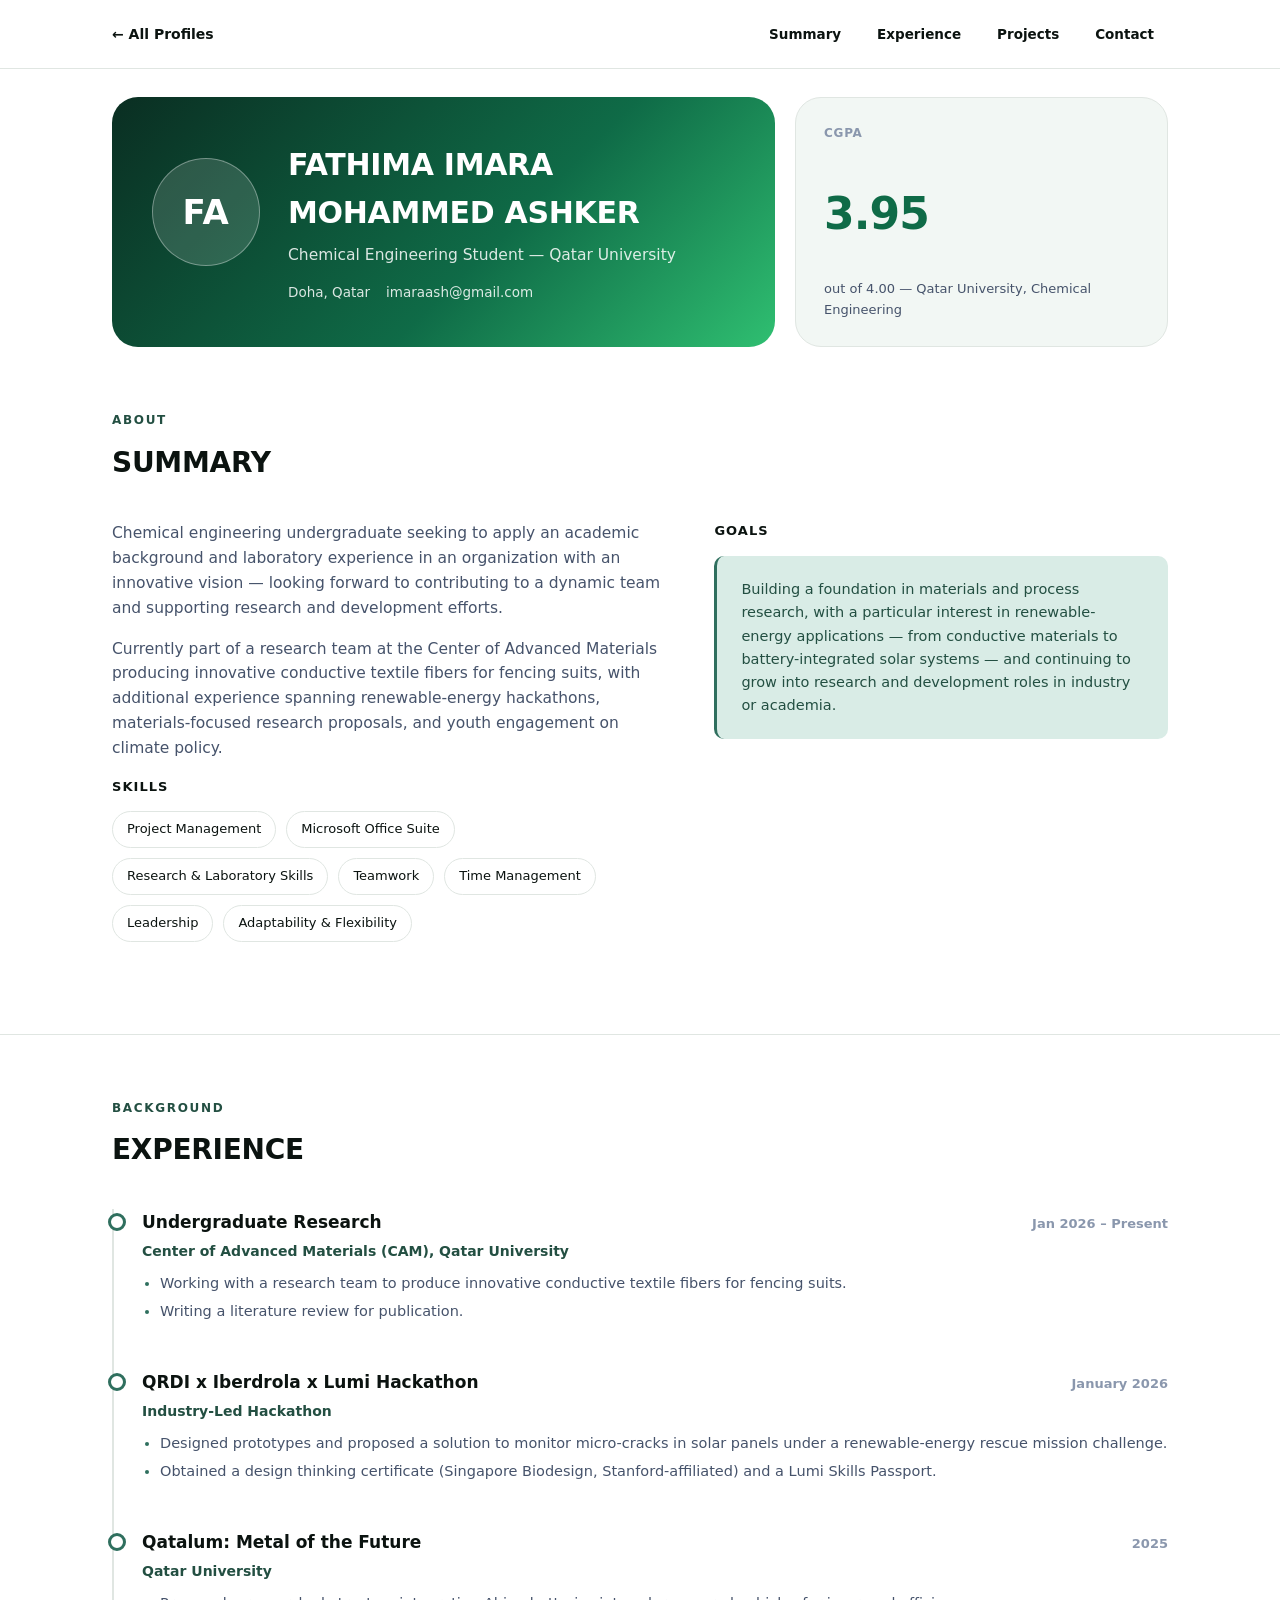
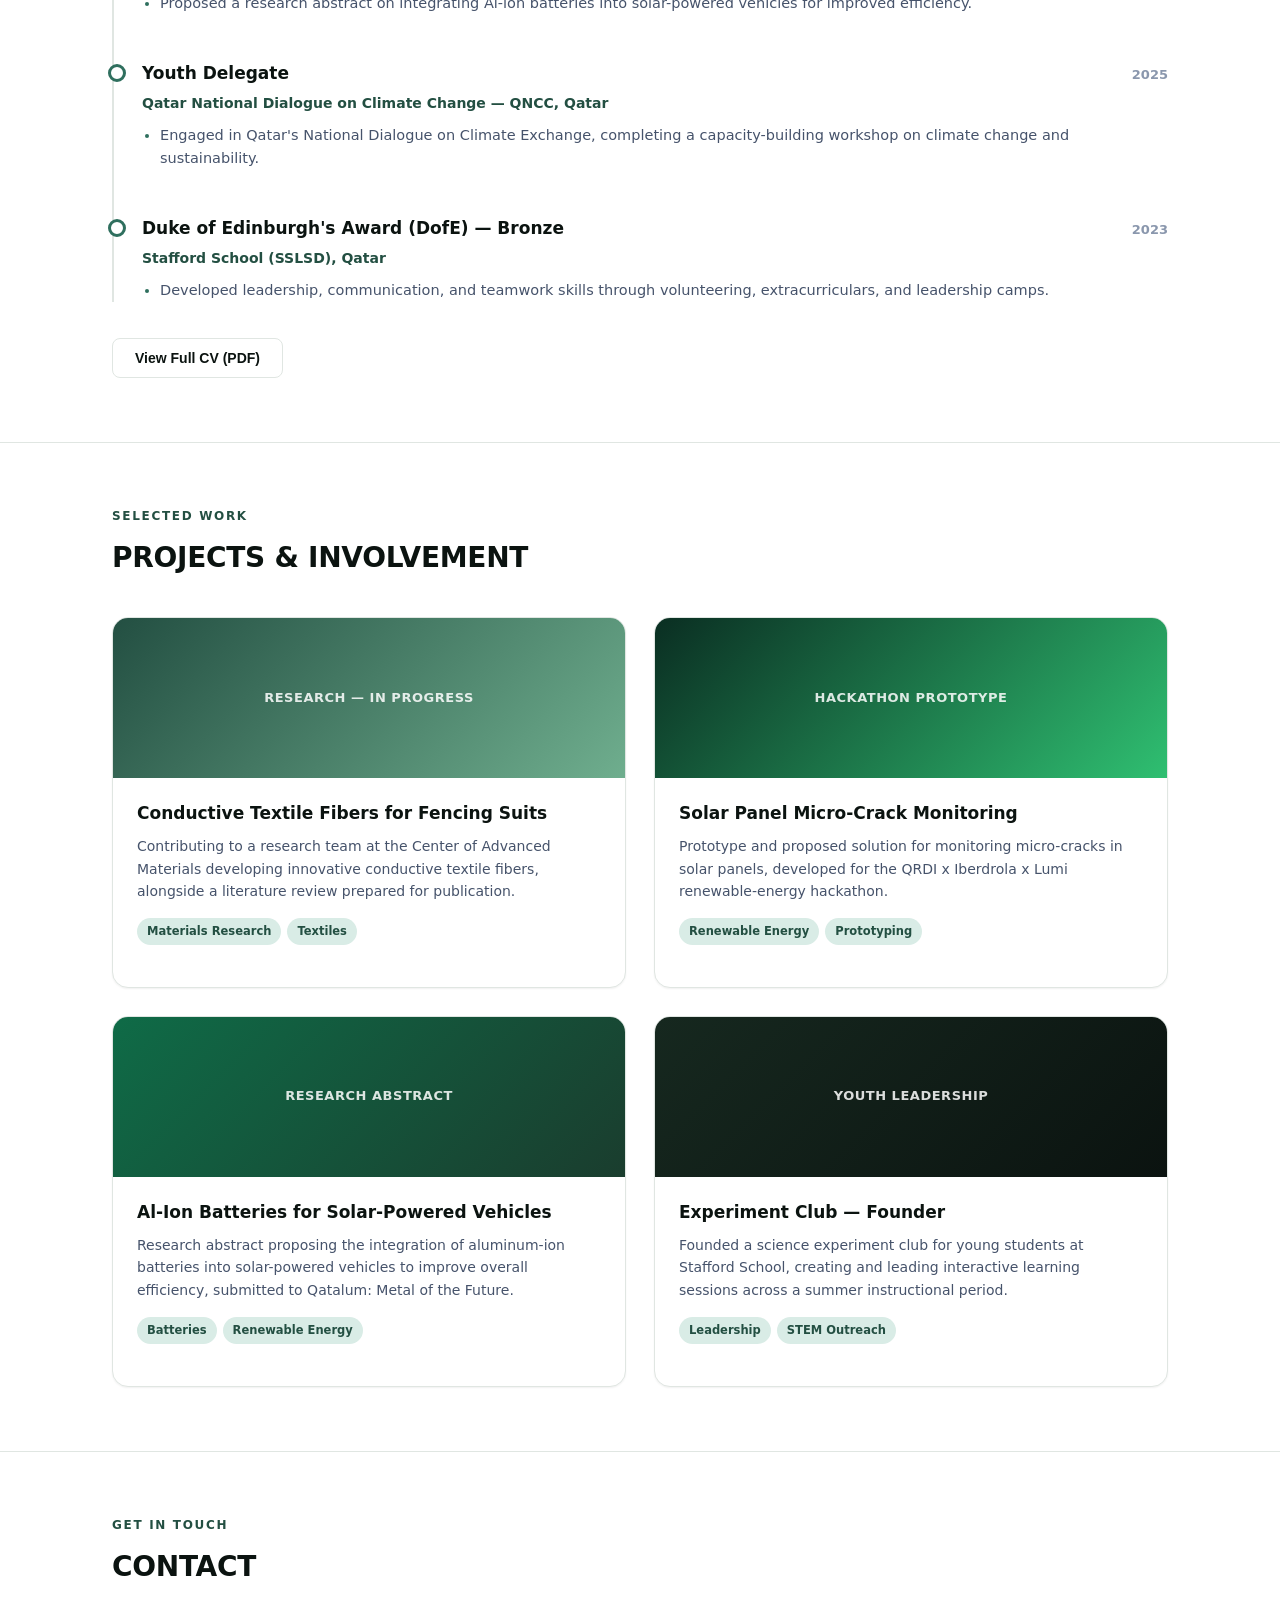
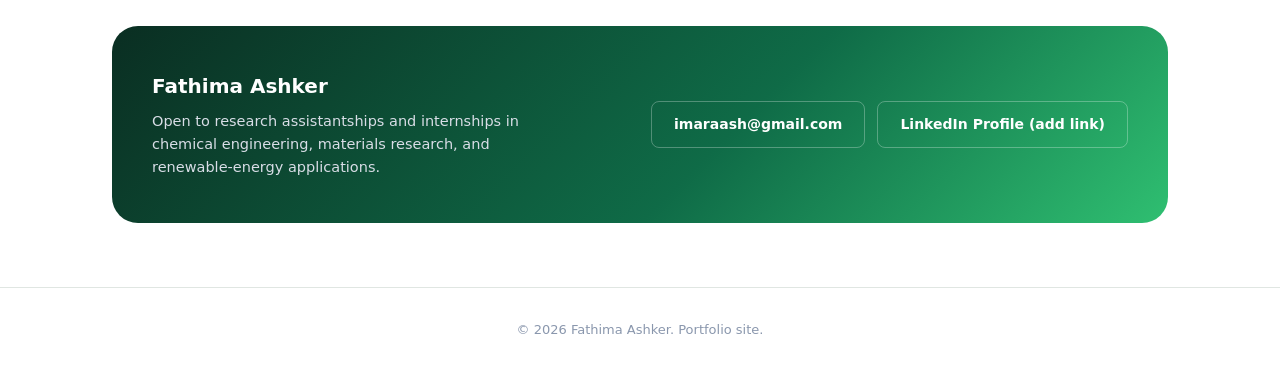
==== person2.html @ 74c93607 "https://github.com/sherboXX/portfolio-site.git" ====
<!DOCTYPE html>
<html lang="en">
<head>
<meta charset="UTF-8" />
<meta name="viewport" content="width=device-width, initial-scale=1.0" />
<title>Fathima Ashker — Chemical Engineering</title>
<link rel="stylesheet" href="style.css" />
</head>
<body>

<nav class="site-nav">
  <div class="container">
    <a href="index.html" class="back-link">&larr; All Profiles</a>
    <ul class="nav-links">
      <li><a href="#summary">Summary</a></li>
      <li><a href="#experience">Experience</a></li>
      <li><a href="#projects">Projects</a></li>
      <li><a href="#contact">Contact</a></li>
    </ul>
  </div>
</nav>

<header class="profile-header">
  <div class="container">
    <div class="header-main">
      <div class="avatar">FA</div>
      <div>
        <h1>Fathima Imara Mohammed Ashker</h1>
        <div class="role">Chemical Engineering Student — Qatar University</div>
        <div class="meta">
          <span>Doha, Qatar</span>
          <span>imaraash@gmail.com</span>
        </div>
      </div>
    </div>
    <div class="header-stat">
      <span class="label">CGPA</span>
      <span class="big">3.95</span>
      <span class="desc">out of 4.00 — Qatar University, Chemical Engineering</span>
    </div>
  </div>
</header>

<main>

  <section class="block" id="summary">
    <div class="container">
      <div class="section-label">About</div>
      <h2 class="section-title">Summary</h2>
      <div class="summary-grid">
        <div>
          <p>Chemical engineering undergraduate seeking to apply an academic background and
             laboratory experience in an organization with an innovative vision — looking forward
             to contributing to a dynamic team and supporting research and development efforts.</p>
          <p>Currently part of a research team at the Center of Advanced Materials producing
             innovative conductive textile fibers for fencing suits, with additional experience
             spanning renewable-energy hackathons, materials-focused research proposals, and
             youth engagement on climate policy.</p>
          <h3>Skills</h3>
          <div class="skill-tags">
            <span class="skill-tag">Project Management</span>
            <span class="skill-tag">Microsoft Office Suite</span>
            <span class="skill-tag">Research &amp; Laboratory Skills</span>
            <span class="skill-tag">Teamwork</span>
            <span class="skill-tag">Time Management</span>
            <span class="skill-tag">Leadership</span>
            <span class="skill-tag">Adaptability &amp; Flexibility</span>
          </div>
        </div>
        <div>
          <h3>Goals</h3>
          <div class="goals-box">
            <p>Building a foundation in materials and process research, with a particular interest
               in renewable-energy applications — from conductive materials to battery-integrated
               solar systems — and continuing to grow into research and development roles in
               industry or academia.</p>
          </div>
        </div>
      </div>
    </div>
  </section>

  <section class="block" id="experience">
    <div class="container">
      <div class="section-label">Background</div>
      <h2 class="section-title">Experience</h2>

      <div class="timeline">

        <div class="timeline-item">
          <div class="item-top">
            <h3>Undergraduate Research</h3>
            <span class="dates">Jan 2026 – Present</span>
          </div>
          <div class="org">Center of Advanced Materials (CAM), Qatar University</div>
          <ul>
            <li>Working with a research team to produce innovative conductive textile fibers for fencing suits.</li>
            <li>Writing a literature review for publication.</li>
          </ul>
        </div>

        <div class="timeline-item">
          <div class="item-top">
            <h3>QRDI x Iberdrola x Lumi Hackathon</h3>
            <span class="dates">January 2026</span>
          </div>
          <div class="org">Industry-Led Hackathon</div>
          <ul>
            <li>Designed prototypes and proposed a solution to monitor micro-cracks in solar panels under a renewable-energy rescue mission challenge.</li>
            <li>Obtained a design thinking certificate (Singapore Biodesign, Stanford-affiliated) and a Lumi Skills Passport.</li>
          </ul>
        </div>

        <div class="timeline-item">
          <div class="item-top">
            <h3>Qatalum: Metal of the Future</h3>
            <span class="dates">2025</span>
          </div>
          <div class="org">Qatar University</div>
          <ul>
            <li>Proposed a research abstract on integrating Al-ion batteries into solar-powered vehicles for improved efficiency.</li>
          </ul>
        </div>

        <div class="timeline-item">
          <div class="item-top">
            <h3>Youth Delegate</h3>
            <span class="dates">2025</span>
          </div>
          <div class="org">Qatar National Dialogue on Climate Change — QNCC, Qatar</div>
          <ul>
            <li>Engaged in Qatar's National Dialogue on Climate Exchange, completing a capacity-building workshop on climate change and sustainability.</li>
          </ul>
        </div>

        <div class="timeline-item">
          <div class="item-top">
            <h3>Duke of Edinburgh's Award (DofE) — Bronze</h3>
            <span class="dates">2023</span>
          </div>
          <div class="org">Stafford School (SSLSD), Qatar</div>
          <ul>
            <li>Developed leadership, communication, and teamwork skills through volunteering, extracurriculars, and leadership camps.</li>
          </ul>
        </div>

      </div>

      <div class="resume-cta">
        <button type="button" class="btn btn-outline doc-trigger"
                onclick="openDocViewer('fathima-ashker-cv', 'Fathima Ashker — CV')">
          View Full CV (PDF)
        </button>
      </div>
    </div>
  </section>

  <section class="block" id="projects">
    <div class="container">
      <div class="section-label">Selected Work</div>
      <h2 class="section-title">Projects &amp; Involvement</h2>

      <div class="project-grid">

        <div class="project-card">
          <div class="project-thumb grad-2">Research — In Progress</div>
          <div class="project-body">
            <h3>Conductive Textile Fibers for Fencing Suits</h3>
            <p>Contributing to a research team at the Center of Advanced Materials developing
               innovative conductive textile fibers, alongside a literature review prepared
               for publication.</p>
            <div class="project-tags">
              <span>Materials Research</span>
              <span>Textiles</span>
            </div>
          </div>
        </div>

        <div class="project-card">
          <div class="project-thumb grad-1">Hackathon Prototype</div>
          <div class="project-body">
            <h3>Solar Panel Micro-Crack Monitoring</h3>
            <p>Prototype and proposed solution for monitoring micro-cracks in solar panels,
               developed for the QRDI x Iberdrola x Lumi renewable-energy hackathon.</p>
            <div class="project-tags">
              <span>Renewable Energy</span>
              <span>Prototyping</span>
            </div>
          </div>
        </div>

        <div class="project-card">
          <div class="project-thumb grad-3">Research Abstract</div>
          <div class="project-body">
            <h3>Al-Ion Batteries for Solar-Powered Vehicles</h3>
            <p>Research abstract proposing the integration of aluminum-ion batteries into
               solar-powered vehicles to improve overall efficiency, submitted to Qatalum:
               Metal of the Future.</p>
            <div class="project-tags">
              <span>Batteries</span>
              <span>Renewable Energy</span>
            </div>
          </div>
        </div>

        <div class="project-card">
          <div class="project-thumb grad-4">Youth Leadership</div>
          <div class="project-body">
            <h3>Experiment Club — Founder</h3>
            <p>Founded a science experiment club for young students at Stafford School, creating
               and leading interactive learning sessions across a summer instructional period.</p>
            <div class="project-tags">
              <span>Leadership</span>
              <span>STEM Outreach</span>
            </div>
          </div>
        </div>

      </div>
    </div>
  </section>

  <section class="block" id="contact">
    <div class="container">
      <div class="section-label">Get in Touch</div>
      <h2 class="section-title">Contact</h2>
      <div class="contact-card">
        <div>
          <h3>Fathima Ashker</h3>
          <p>Open to research assistantships and internships in chemical engineering, materials
             research, and renewable-energy applications.</p>
        </div>
        <div class="contact-links">
          <a class="btn btn-outline" href="mailto:imaraash@gmail.com">imaraash@gmail.com</a>
          <a class="btn btn-outline" href="#" onclick="return false;">LinkedIn Profile (add link)</a>
        </div>
      </div>
    </div>
  </section>

</main>

<footer class="site-footer">
  &copy; 2026 Fathima Ashker. Portfolio site.
</footer>

<!-- View-only document viewer -->
<div class="viewer-overlay" id="viewer-overlay">
  <div class="viewer-panel">
    <div class="viewer-topbar">
      <div>
        <div class="viewer-title" id="viewer-title">Document</div>
        <div class="viewer-note">View only — downloading and printing are disabled</div>
      </div>
      <button class="viewer-close" id="viewer-close" aria-label="Close">&times;</button>
    </div>
    <div class="viewer-body" id="viewer-body">
      <div class="viewer-loading">Loading document…</div>
    </div>
    <div class="viewer-pagenav">
      <button id="viewer-prev">Previous</button>
      <span id="viewer-page-indicator">Page 1 of 1</span>
      <button id="viewer-next">Next</button>
    </div>
  </div>
</div>

<script src="pdf-data.js"></script>
<script src="viewer.js"></script>
</body>
</html>
---- style.css ----
/* =========================================================
   Portfolio Site — Shared Stylesheet
   Professional, minimal, no decorative clutter.
   ========================================================= */

:root {
  --navy-950: #0b1220;
  --navy-900: #0f1729;
  --navy-800: #16213a;
  --navy-700: #1e2c4a;
  --slate-600: #46536b;
  --slate-400: #8a97ad;
  --slate-200: #d8dde6;
  --paper: #ffffff;
  --paper-alt: #f2f7f4;
  --ink: #0b1310;
  --white: #ffffff;
  --accent: #2f6f5e;
  --accent-light: #d9ece6;
  --accent-dark: #234f42;
  --gold: #a97d2f;
  --gold-light: #f7ecd8;
  --gold-dark: #7c5b1f;
  --border: #e0e6e2;
  /* Bento hero gradient — deep forest to vivid emerald */
  --g1: #0a2e22;
  --g2: #0f6b47;
  --g3: #2fbf71;
  --grad-hero: linear-gradient(135deg, var(--g1) 0%, var(--g2) 58%, var(--g3) 100%);
  --shadow-sm: 0 1px 2px rgba(11, 19, 16, 0.06);
  --shadow-md: 0 8px 24px rgba(11, 19, 16, 0.08);
  --shadow-lg: 0 20px 48px rgba(11, 19, 16, 0.14);
  --radius: 10px;
  --radius-lg: 16px;
  --radius-xl: 26px;
  --max-width: 1120px;
  --font: "Inter", "Segoe UI", system-ui, -apple-system, Roboto, Helvetica, Arial, sans-serif;
}

* {
  box-sizing: border-box;
}

html {
  scroll-behavior: smooth;
}

body {
  margin: 0;
  font-family: var(--font);
  color: var(--ink);
  background: var(--paper);
  line-height: 1.6;
  -webkit-font-smoothing: antialiased;
}

img {
  max-width: 100%;
  display: block;
}

a {
  color: inherit;
  text-decoration: none;
}

.container {
  max-width: var(--max-width);
  margin: 0 auto;
  padding: 0 32px;
}

/* ---------- Top Navigation ---------- */

.site-nav {
  position: sticky;
  top: 0;
  z-index: 40;
  background: rgba(255, 255, 255, 0.92);
  backdrop-filter: saturate(140%) blur(8px);
  border-bottom: 1px solid var(--border);
}

.site-nav .container {
  display: flex;
  align-items: center;
  justify-content: space-between;
  height: 68px;
}

.site-nav .brand {
  color: var(--ink);
  font-weight: 800;
  font-size: 16px;
  letter-spacing: 0.01em;
  display: inline-flex;
  align-items: center;
  gap: 10px;
}

.site-nav .brand::before {
  content: "";
  width: 10px;
  height: 10px;
  border-radius: 3px;
  background: var(--grad-hero);
  display: inline-block;
}

.site-nav .brand span {
  color: var(--slate-400);
  font-weight: 500;
}

.site-nav .nav-links {
  display: flex;
  gap: 8px;
  list-style: none;
  margin: 0;
  padding: 0;
}

.site-nav .nav-links a {
  color: var(--ink);
  font-size: 13.5px;
  font-weight: 600;
  padding: 8px 14px;
  border-radius: 100px;
  transition: background 0.15s ease, color 0.15s ease;
}

.site-nav .nav-links a:hover {
  background: var(--accent-light);
  color: var(--accent-dark);
}

.site-nav .back-link {
  color: var(--ink);
  font-size: 14px;
  font-weight: 700;
  display: inline-flex;
  align-items: center;
  gap: 6px;
}

.site-nav .back-link:hover {
  color: var(--accent-dark);
}

/* ---------- Landing Page: Bento Grid ---------- */

.bento-wrap {
  max-width: var(--max-width);
  margin: 0 auto;
  padding: 28px 32px 96px;
}

.bento-eyebrow {
  text-transform: uppercase;
  letter-spacing: 0.16em;
  font-size: 12px;
  font-weight: 700;
  color: var(--accent-dark);
  margin-bottom: 14px;
}

.bento-grid {
  display: grid;
  grid-template-columns: 1.2fr 0.85fr 0.85fr 0.85fr;
  grid-template-rows: repeat(2, minmax(220px, auto));
  gap: 20px;
}

@media (max-width: 980px) {
  .bento-grid {
    grid-template-columns: 1fr 1fr;
    grid-template-rows: auto;
  }
}

@media (max-width: 600px) {
  .bento-grid {
    grid-template-columns: 1fr;
  }
}

.bento-tile {
  border-radius: var(--radius-xl);
  padding: 28px 26px;
  display: flex;
  flex-direction: column;
  position: relative;
  overflow: hidden;
  transition: transform 0.2s ease, box-shadow 0.2s ease;
}

.bento-tile.is-link {
  cursor: pointer;
}

.bento-tile.is-link:hover {
  transform: translateY(-3px);
  box-shadow: var(--shadow-lg);
}

.bento-headline {
  grid-row: 1 / 3;
  background: var(--paper-alt);
  border: 1px solid var(--border);
  justify-content: space-between;
  padding: 40px 34px;
}

.bento-headline .eyebrow-pill {
  display: inline-flex;
  align-items: center;
  gap: 8px;
  align-self: flex-start;
  background: var(--white);
  border: 1px solid var(--border);
  color: var(--accent-dark);
  font-size: 12px;
  font-weight: 700;
  padding: 7px 14px;
  border-radius: 100px;
  margin-bottom: 26px;
}

.bento-headline .eyebrow-pill::before {
  content: "";
  width: 7px;
  height: 7px;
  border-radius: 50%;
  background: var(--g3);
}

.bento-headline h1 {
  font-size: 46px;
  line-height: 1.04;
  font-weight: 800;
  letter-spacing: -0.02em;
  color: var(--ink);
  text-transform: uppercase;
  margin: 0 0 20px;
}

.bento-headline p {
  color: var(--slate-600);
  font-size: 15.5px;
  max-width: 380px;
  margin: 0 0 28px;
}

.bento-rating {
  display: flex;
  align-items: center;
  gap: 16px;
  border: 1px solid var(--border);
  border-radius: var(--radius);
  padding: 14px 18px;
  margin-top: auto;
}

.bento-rating .num {
  font-size: 22px;
  font-weight: 800;
  color: var(--ink);
}

.bento-rating .sub {
  font-size: 13px;
  color: var(--slate-600);
}

.bento-category {
  background: var(--grad-hero);
  color: var(--white);
  justify-content: space-between;
}

.bento-category .idx {
  font-size: 13px;
  font-weight: 700;
  color: rgba(255, 255, 255, 0.75);
  margin-bottom: 18px;
}

.bento-category h3 {
  font-size: 22px;
  font-weight: 800;
  line-height: 1.15;
  text-transform: uppercase;
  margin: 0 0 auto;
}

.bento-category .desc {
  font-size: 13.5px;
  color: rgba(255, 255, 255, 0.82);
  margin-top: 22px;
}

.bento-portrait {
  background: var(--navy-950);
  color: var(--white);
  justify-content: flex-end;
  padding: 0;
}

.bento-portrait .portrait-avatar {
  flex: 1;
  display: flex;
  align-items: center;
  justify-content: center;
  font-size: 64px;
  font-weight: 800;
  color: rgba(255, 255, 255, 0.92);
  background:
    radial-gradient(circle at 30% 20%, rgba(47, 191, 113, 0.35), transparent 55%),
    linear-gradient(160deg, #16281f 0%, #0b1310 100%);
}

.bento-portrait .portrait-caption {
  padding: 18px 20px 20px;
  background: rgba(0, 0, 0, 0.25);
}

.bento-portrait .portrait-caption strong {
  display: block;
  font-size: 15px;
  font-weight: 700;
}

.bento-portrait .portrait-caption span {
  font-size: 12.5px;
  color: rgba(255, 255, 255, 0.7);
}

.bento-facts {
  background: var(--white);
  border: 1px solid var(--border);
  justify-content: space-between;
}

.bento-facts .label {
  font-size: 12px;
  font-weight: 700;
  text-transform: uppercase;
  letter-spacing: 0.06em;
  color: var(--slate-400);
}

.bento-facts .big {
  font-size: 46px;
  font-weight: 800;
  color: var(--g2);
  letter-spacing: -0.02em;
  margin-top: auto;
}

.bento-facts .desc {
  font-size: 13.5px;
  color: var(--slate-600);
  margin-top: 6px;
}

.bento-discuss {
  background: var(--paper-alt);
  border: 1px solid var(--border);
  justify-content: space-between;
}

.bento-discuss h3 {
  font-size: 19px;
  font-weight: 800;
  color: var(--ink);
  margin: 0 0 10px;
}

.bento-discuss p {
  font-size: 13.5px;
  color: var(--slate-600);
  margin: 0;
}

.bento-discuss .btn {
  margin-top: 22px;
  align-self: flex-start;
}

.avatar {
  width: 96px;
  height: 96px;
  border-radius: 50%;
  margin: 0 auto 20px;
  display: flex;
  align-items: center;
  justify-content: center;
  font-size: 30px;
  font-weight: 700;
  color: var(--white);
  background: linear-gradient(135deg, var(--accent) 0%, var(--accent-dark) 100%);
  letter-spacing: 0.02em;
}

.profile-card h2 {
  font-size: 21px;
  margin: 0 0 4px;
  font-weight: 700;
}

.profile-card .role {
  color: var(--slate-600);
  font-size: 14px;
  margin-bottom: 18px;
}

.profile-card .blurb {
  color: var(--slate-600);
  font-size: 14px;
  margin-bottom: 26px;
}

.btn {
  display: inline-flex;
  align-items: center;
  justify-content: center;
  gap: 8px;
  padding: 11px 22px;
  border-radius: 8px;
  font-size: 14px;
  font-weight: 600;
  cursor: pointer;
  border: 1px solid transparent;
  transition: background 0.15s ease, color 0.15s ease, border-color 0.15s ease;
}

.btn-primary {
  background: var(--ink);
  color: var(--white);
}

.btn-primary:hover {
  background: var(--accent-dark);
}

.btn-outline {
  background: transparent;
  color: var(--ink);
  border-color: var(--border);
}

.btn-outline:hover {
  border-color: var(--ink);
}

.btn-sm {
  padding: 8px 16px;
  font-size: 13px;
}

.landing-footer {
  text-align: center;
  padding: 28px 0 40px;
  color: var(--slate-400);
  font-size: 13px;
}

/* ---------- Profile Page Header: Bento Style ---------- */

.profile-header {
  padding: 28px 0 0;
}

.profile-header .container {
  display: grid;
  grid-template-columns: 1.6fr 0.9fr;
  gap: 20px;
}

@media (max-width: 780px) {
  .profile-header .container {
    grid-template-columns: 1fr;
  }
}

.profile-header .header-main {
  background: var(--grad-hero);
  color: var(--white);
  border-radius: var(--radius-xl);
  padding: 44px 40px;
  display: flex;
  align-items: center;
  gap: 28px;
}

.profile-header .avatar {
  width: 108px;
  height: 108px;
  font-size: 34px;
  flex-shrink: 0;
  background: rgba(255, 255, 255, 0.14);
  border: 1px solid rgba(255, 255, 255, 0.35);
  box-shadow: none;
}

.profile-header h1 {
  font-size: 30px;
  font-weight: 800;
  margin: 0 0 6px;
  letter-spacing: -0.01em;
  text-transform: uppercase;
}

.profile-header .role {
  font-size: 15.5px;
  color: rgba(255, 255, 255, 0.85);
  font-weight: 500;
  margin-bottom: 14px;
}

.profile-header .meta {
  display: flex;
  flex-wrap: wrap;
  gap: 16px;
  color: rgba(255, 255, 255, 0.85);
  font-size: 13.5px;
}

.profile-header .meta span {
  display: inline-flex;
  align-items: center;
  gap: 6px;
}

.profile-header .header-stat {
  background: var(--paper-alt);
  border: 1px solid var(--border);
  border-radius: var(--radius-xl);
  padding: 26px 28px;
  display: flex;
  flex-direction: column;
  justify-content: space-between;
}

.profile-header .header-stat .label {
  font-size: 12px;
  font-weight: 700;
  text-transform: uppercase;
  letter-spacing: 0.06em;
  color: var(--slate-400);
}

.profile-header .header-stat .big {
  font-size: 44px;
  font-weight: 800;
  color: var(--g2);
  letter-spacing: -0.02em;
  margin: 10px 0 4px;
}

.profile-header .header-stat .desc {
  font-size: 13px;
  color: var(--slate-600);
}

@media (max-width: 640px) {
  .profile-header .header-main {
    flex-direction: column;
    text-align: center;
  }
  .profile-header .meta {
    justify-content: center;
  }
}

/* ---------- Sections ---------- */

section.block {
  padding: 64px 0;
  border-bottom: 1px solid var(--border);
}

section.block:last-of-type {
  border-bottom: none;
}

.section-label {
  text-transform: uppercase;
  letter-spacing: 0.14em;
  font-size: 12px;
  font-weight: 700;
  color: var(--accent-dark);
  margin-bottom: 10px;
}

.section-title {
  font-size: 28px;
  font-weight: 800;
  margin: 0 0 36px;
  color: var(--ink);
  text-transform: uppercase;
  letter-spacing: -0.01em;
}

/* Summary */

.summary-grid {
  display: grid;
  grid-template-columns: 1.1fr 0.9fr;
  gap: 48px;
}

@media (max-width: 720px) {
  .summary-grid {
    grid-template-columns: 1fr;
  }
}

.summary-grid p {
  color: var(--slate-600);
  font-size: 15.5px;
  margin: 0 0 16px;
}

.summary-grid h3 {
  font-size: 13px;
  text-transform: uppercase;
  letter-spacing: 0.08em;
  color: var(--ink);
  margin: 0 0 14px;
}

.skill-tags {
  display: flex;
  flex-wrap: wrap;
  gap: 10px;
  margin-bottom: 28px;
}

.skill-tag {
  background: var(--white);
  border: 1px solid var(--border);
  color: var(--ink);
  font-size: 13px;
  font-weight: 500;
  padding: 7px 14px;
  border-radius: 100px;
}

.goals-box {
  background: var(--accent-light);
  border-radius: var(--radius);
  padding: 22px 24px;
  border-left: 3px solid var(--accent);
}

.goals-box p {
  color: var(--accent-dark);
  margin: 0;
  font-size: 14.5px;
}

/* Experience */

.timeline {
  position: relative;
  padding-left: 28px;
  border-left: 2px solid var(--border);
}

.timeline-item {
  position: relative;
  padding-bottom: 40px;
}

.timeline-item:last-child {
  padding-bottom: 0;
}

.timeline-item::before {
  content: "";
  position: absolute;
  left: -34px;
  top: 4px;
  width: 12px;
  height: 12px;
  border-radius: 50%;
  background: var(--white);
  border: 3px solid var(--accent);
}

.timeline-item .item-top {
  display: flex;
  justify-content: space-between;
  align-items: baseline;
  flex-wrap: wrap;
  gap: 8px;
  margin-bottom: 4px;
}

.timeline-item h3 {
  font-size: 17px;
  font-weight: 700;
  margin: 0;
  color: var(--ink);
}

.timeline-item .dates {
  font-size: 13px;
  color: var(--slate-400);
  font-weight: 600;
  white-space: nowrap;
}

.timeline-item .org {
  font-size: 14px;
  color: var(--accent-dark);
  font-weight: 600;
  margin-bottom: 10px;
}

.timeline-item ul {
  margin: 0;
  padding-left: 18px;
  color: var(--slate-600);
  font-size: 14.5px;
}

.timeline-item li {
  margin-bottom: 5px;
}

.timeline-item li::marker {
  color: var(--accent);
}

.resume-cta {
  margin-top: 36px;
}

.timeline-actions {
  margin-top: 12px;
  display: flex;
  gap: 10px;
  flex-wrap: wrap;
}

.cert-list {
  margin: 0;
  padding-left: 18px;
  color: var(--slate-600);
  font-size: 14.5px;
}

.cert-list li {
  margin-bottom: 8px;
}

.cert-list li::marker {
  color: var(--accent);
}

/* Flagship achievement highlight */
.timeline-item.flagship {
  background: var(--gold-light);
  border: 1px solid #ecdcb6;
  border-radius: var(--radius);
  padding: 22px 24px 26px;
  margin-bottom: 8px;
}

.timeline-item.flagship::before {
  border-color: var(--gold);
  background: var(--gold-light);
}

.timeline-item.flagship .org {
  color: var(--gold-dark);
}

.timeline-item.flagship li::marker {
  color: var(--gold);
}

.flagship-badge {
  display: inline-block;
  font-size: 12px;
  font-weight: 700;
  letter-spacing: 0.03em;
  text-transform: uppercase;
  color: var(--gold-dark);
  background: #fff;
  border: 1px solid var(--gold);
  padding: 4px 10px;
  border-radius: 100px;
  margin-bottom: 10px;
}

.timeline-item.flagship .btn-outline {
  border-color: var(--gold);
  color: var(--gold-dark);
}

.timeline-item.flagship .btn-outline:hover {
  background: var(--gold);
  border-color: var(--gold);
  color: var(--white);
}

/* Projects */

.project-grid {
  display: grid;
  grid-template-columns: repeat(2, 1fr);
  gap: 28px;
}

@media (max-width: 720px) {
  .project-grid {
    grid-template-columns: 1fr;
  }
}

.project-card {
  background: var(--white);
  border: 1px solid var(--border);
  border-radius: var(--radius-lg);
  overflow: hidden;
  box-shadow: var(--shadow-sm);
  transition: box-shadow 0.2s ease, transform 0.2s ease;
}

.project-card:hover {
  box-shadow: var(--shadow-md);
  transform: translateY(-2px);
}

.project-thumb {
  height: 160px;
  display: flex;
  align-items: center;
  justify-content: center;
  color: rgba(255, 255, 255, 0.85);
  font-size: 13px;
  font-weight: 600;
  letter-spacing: 0.04em;
  text-transform: uppercase;
}

.project-thumb.grad-1 { background: linear-gradient(135deg, #0a2e22, #2fbf71); }
.project-thumb.grad-2 { background: linear-gradient(135deg, #234f42, #6fae8e); }
.project-thumb.grad-3 { background: linear-gradient(135deg, #0f6b47, #1a3d2e); }
.project-thumb.grad-4 { background: linear-gradient(135deg, #16281f, #0b1310); }

.project-body {
  padding: 22px 24px 24px;
}

.project-body h3 {
  font-size: 17px;
  margin: 0 0 8px;
  font-weight: 700;
  color: var(--ink);
}

.project-body p {
  font-size: 14px;
  color: var(--slate-600);
  margin: 0 0 16px;
}

.project-tags {
  display: flex;
  flex-wrap: wrap;
  gap: 6px;
  margin-bottom: 18px;
}

.project-tags span {
  font-size: 11.5px;
  font-weight: 600;
  color: var(--accent-dark);
  background: var(--accent-light);
  padding: 4px 10px;
  border-radius: 100px;
}

.project-actions {
  display: flex;
  gap: 10px;
  flex-wrap: wrap;
}

/* Featured project card — spans full grid width, image + content side by side */

.project-card.featured {
  grid-column: 1 / -1;
  display: grid;
  grid-template-columns: 1.05fr 1fr;
}

@media (max-width: 780px) {
  .project-card.featured {
    grid-template-columns: 1fr;
  }
}

.project-card.featured .project-thumb {
  height: auto;
  min-height: 260px;
  padding: 0;
  background: var(--navy-950);
}

.project-card.featured .project-thumb img {
  width: 100%;
  height: 100%;
  object-fit: cover;
  display: block;
}

.project-card.featured .project-body {
  padding: 30px 32px;
}

.project-card.featured h3 {
  font-size: 20px;
}

.project-card.featured .featured-badge {
  display: inline-block;
  font-size: 11px;
  font-weight: 700;
  letter-spacing: 0.08em;
  text-transform: uppercase;
  color: var(--accent-dark);
  background: var(--accent-light);
  padding: 5px 12px;
  border-radius: 100px;
  margin-bottom: 12px;
}

.project-card.featured .stat-row {
  display: flex;
  flex-wrap: wrap;
  gap: 20px;
  margin: 18px 0 20px;
  padding: 16px 0;
  border-top: 1px solid var(--border);
  border-bottom: 1px solid var(--border);
}

.project-card.featured .stat-row div {
  min-width: 110px;
}

.project-card.featured .stat-row .stat-value {
  font-size: 17px;
  font-weight: 700;
  color: var(--ink);
  display: block;
}

.project-card.featured .stat-row .stat-label {
  font-size: 11.5px;
  color: var(--slate-400);
  text-transform: uppercase;
  letter-spacing: 0.05em;
}

/* Contact */

.contact-card {
  background: var(--grad-hero);
  border-radius: var(--radius-xl);
  padding: 44px 40px;
  color: var(--white);
  display: flex;
  align-items: center;
  justify-content: space-between;
  gap: 24px;
  flex-wrap: wrap;
}

.contact-card h3 {
  font-size: 20px;
  margin: 0 0 8px;
}

.contact-card p {
  color: var(--slate-200);
  margin: 0;
  font-size: 14.5px;
  max-width: 420px;
}

.contact-links {
  display: flex;
  gap: 12px;
  flex-wrap: wrap;
}

.contact-links .btn-outline {
  color: var(--white);
  border-color: rgba(255, 255, 255, 0.28);
}

.contact-links .btn-outline:hover {
  border-color: var(--white);
  background: rgba(255, 255, 255, 0.06);
}

/* ---------- Site Footer ---------- */

.site-footer {
  text-align: center;
  padding: 32px 0;
  color: var(--slate-400);
  font-size: 13px;
  border-top: 1px solid var(--border);
}

/* =========================================================
   View-Only Document Viewer (Modal)
   ========================================================= */

.viewer-overlay {
  position: fixed;
  inset: 0;
  background: rgba(11, 18, 32, 0.82);
  display: none;
  align-items: center;
  justify-content: center;
  z-index: 100;
  padding: 32px 16px;
}

.viewer-overlay.open {
  display: flex;
}

.viewer-panel {
  background: var(--navy-950);
  border-radius: 14px;
  width: min(760px, 100%);
  max-height: 90vh;
  display: flex;
  flex-direction: column;
  overflow: hidden;
  box-shadow: 0 40px 80px rgba(0, 0, 0, 0.5);
}

.viewer-topbar {
  display: flex;
  align-items: center;
  justify-content: space-between;
  padding: 14px 20px;
  border-bottom: 1px solid rgba(255, 255, 255, 0.08);
  color: var(--white);
  flex-shrink: 0;
}

.viewer-topbar .viewer-title {
  font-size: 14px;
  font-weight: 600;
}

.viewer-topbar .viewer-note {
  font-size: 11.5px;
  color: var(--slate-400);
  margin-top: 2px;
}

.viewer-close {
  background: rgba(255, 255, 255, 0.08);
  border: none;
  color: var(--white);
  width: 32px;
  height: 32px;
  border-radius: 8px;
  font-size: 16px;
  cursor: pointer;
  display: flex;
  align-items: center;
  justify-content: center;
}

.viewer-close:hover {
  background: rgba(255, 255, 255, 0.18);
}

.viewer-body {
  overflow-y: auto;
  padding: 20px;
  display: flex;
  flex-direction: column;
  align-items: center;
  gap: 16px;
  background: #232f47;
  user-select: none;
  -webkit-user-select: none;
}

.viewer-body canvas {
  box-shadow: 0 4px 18px rgba(0, 0, 0, 0.35);
  max-width: 100%;
  pointer-events: none;
}

.viewer-loading {
  color: var(--slate-200);
  font-size: 13.5px;
  padding: 40px 0;
}

.viewer-pagenav {
  display: flex;
  align-items: center;
  justify-content: center;
  gap: 14px;
  padding: 12px 20px;
  border-top: 1px solid rgba(255, 255, 255, 0.08);
  color: var(--slate-200);
  font-size: 13px;
  flex-shrink: 0;
}

.viewer-pagenav button {
  background: rgba(255, 255, 255, 0.08);
  border: none;
  color: var(--white);
  padding: 6px 14px;
  border-radius: 6px;
  cursor: pointer;
  font-size: 13px;
}

.viewer-pagenav button:disabled {
  opacity: 0.35;
  cursor: not-allowed;
}

.viewer-pagenav button:not(:disabled):hover {
  background: rgba(255, 255, 255, 0.16);
}

.doc-trigger {
  display: inline-flex;
  align-items: center;
  gap: 8px;
}
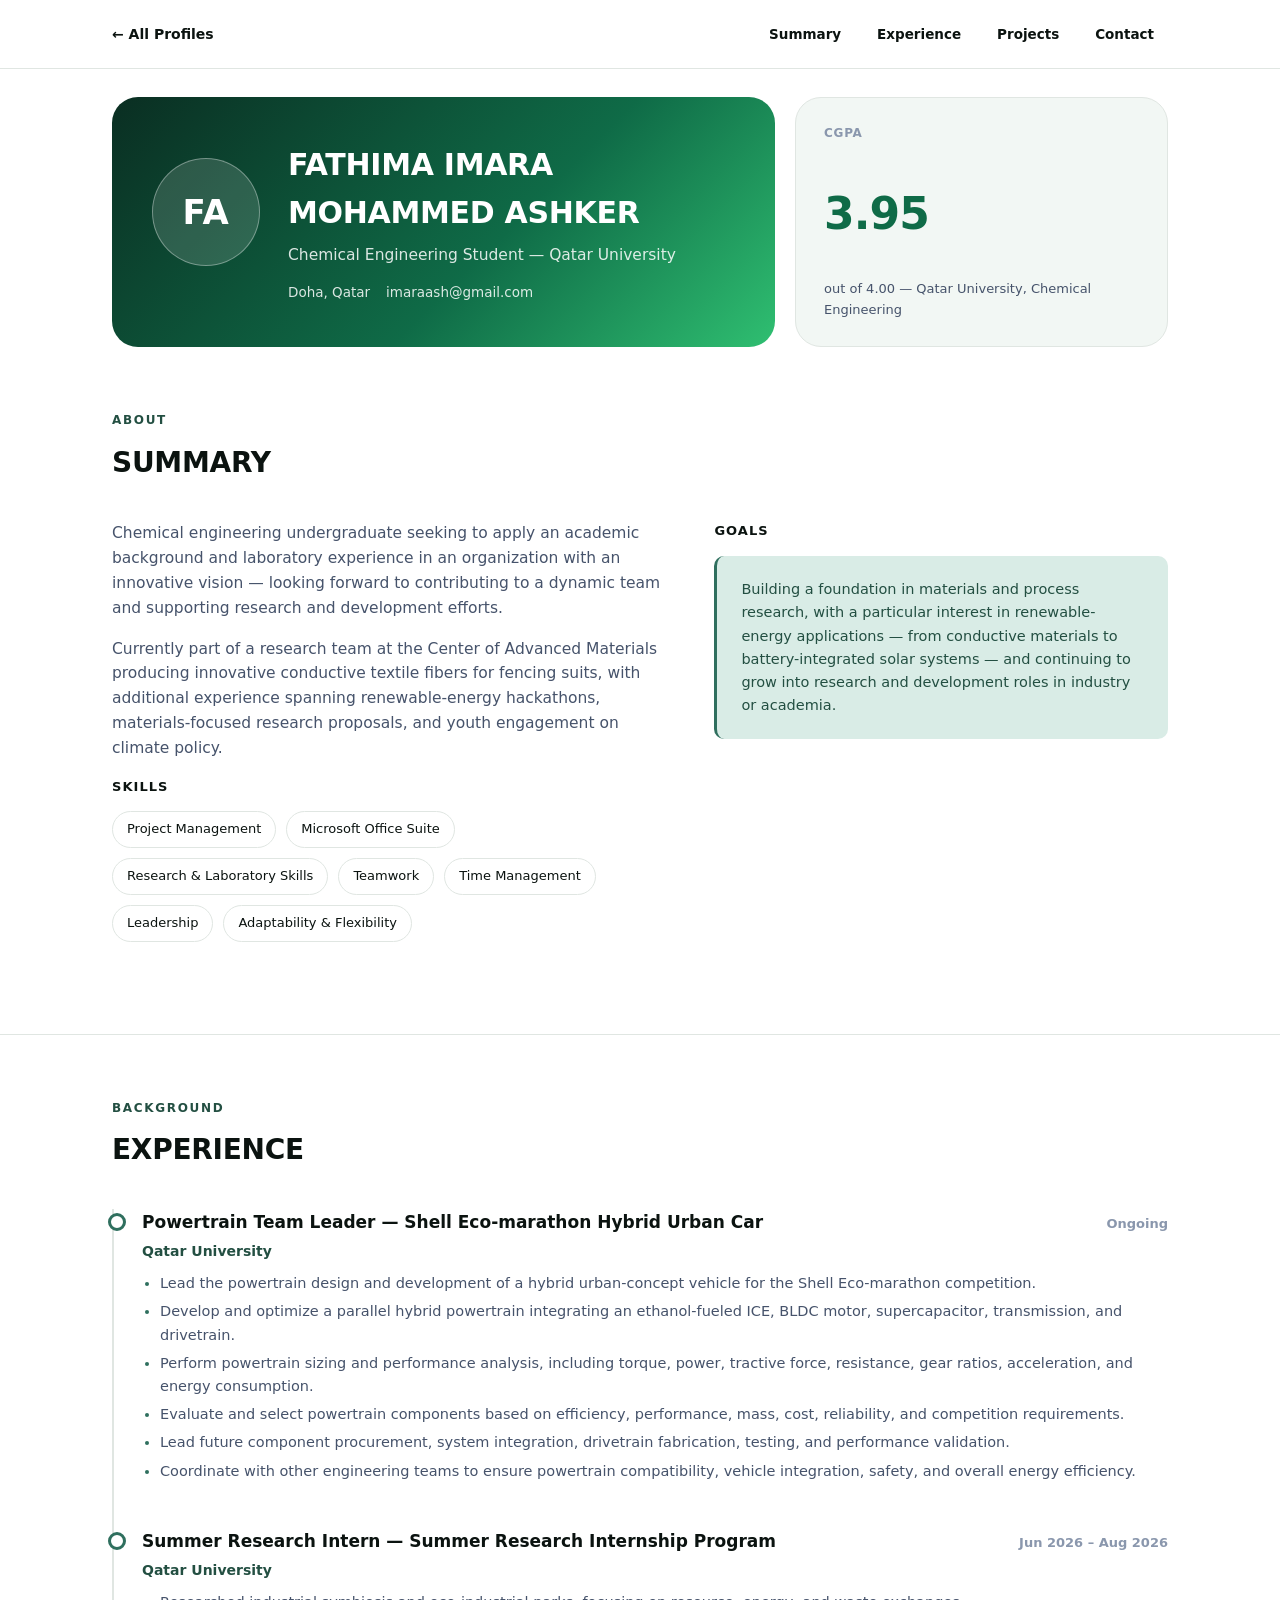
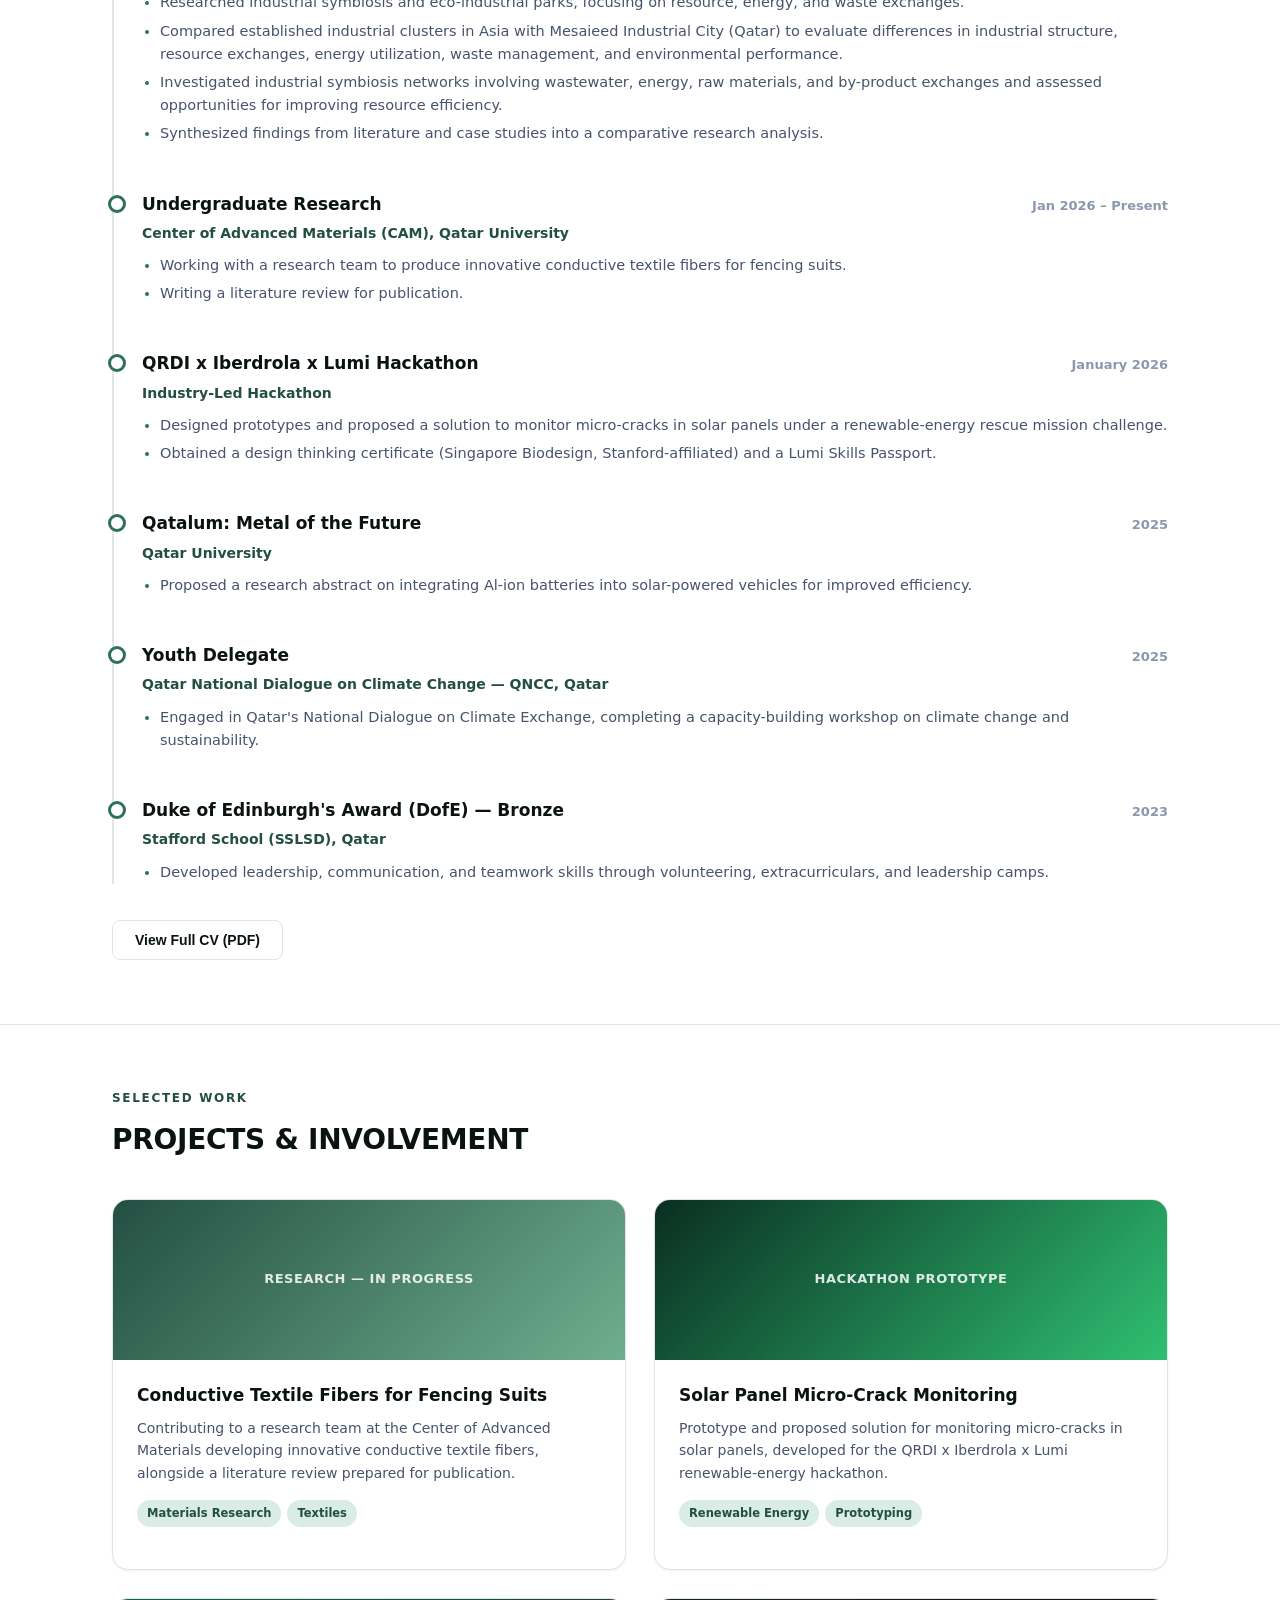
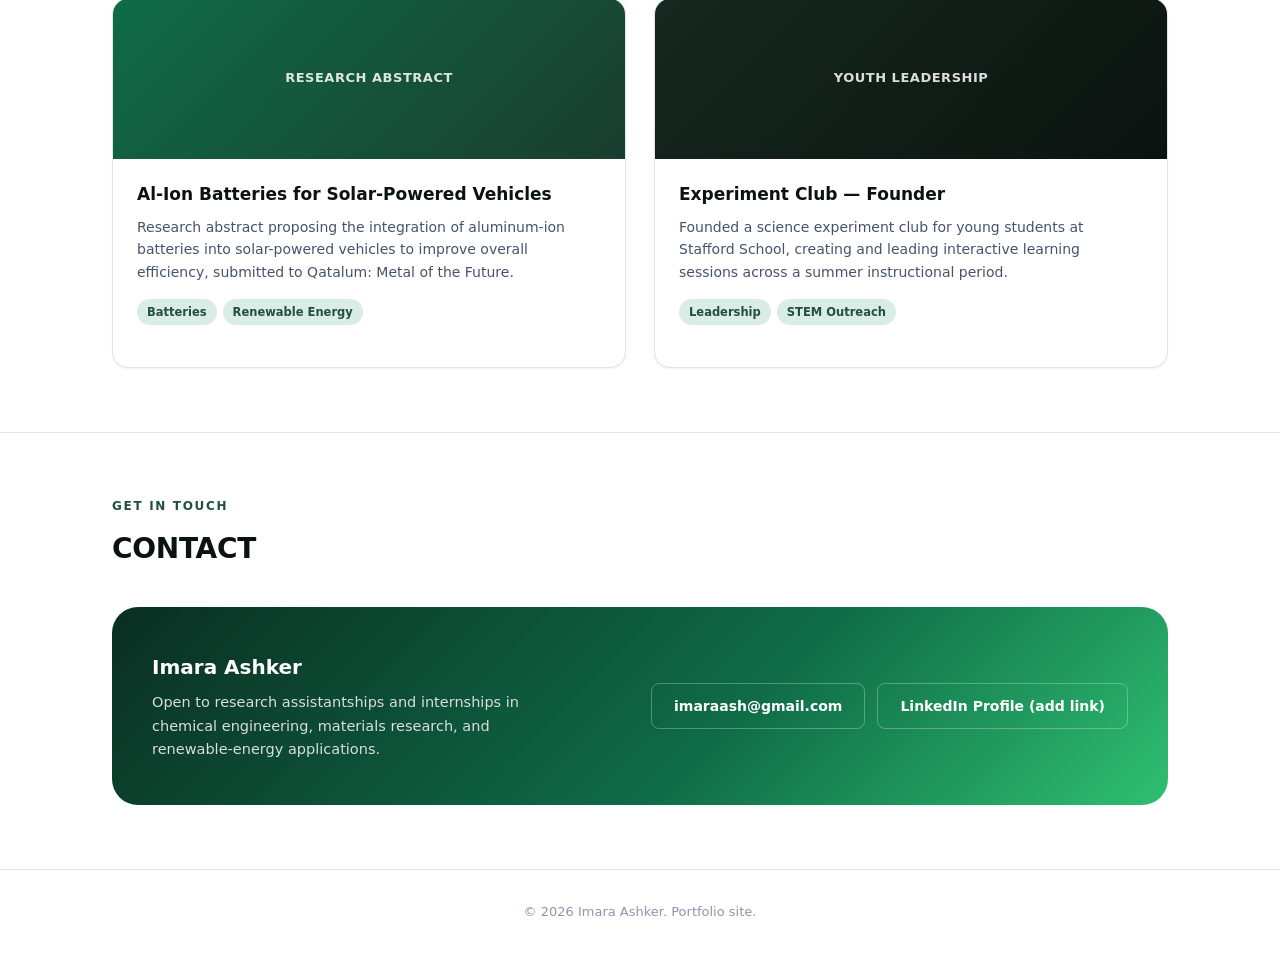
==== commit c4260cc4: "https://github.com/sherboXX/portfolio-site.git" ====
--- a/person2.html
+++ b/person2.html
@@ -3,7 +3,7 @@
 <head>
 <meta charset="UTF-8" />
 <meta name="viewport" content="width=device-width, initial-scale=1.0" />
-<title>Fathima Ashker — Chemical Engineering</title>
+<title>Imara Ashker — Chemical Engineering</title>
 <link rel="stylesheet" href="style.css" />
 </head>
 <body>
@@ -89,6 +89,36 @@
 
         <div class="timeline-item">
           <div class="item-top">
+            <h3>Powertrain Team Leader — Shell Eco-marathon Hybrid Urban Car</h3>
+            <span class="dates">Ongoing</span>
+          </div>
+          <div class="org">Qatar University</div>
+          <ul>
+            <li>Lead the powertrain design and development of a hybrid urban-concept vehicle for the Shell Eco-marathon competition.</li>
+            <li>Develop and optimize a parallel hybrid powertrain integrating an ethanol-fueled ICE, BLDC motor, supercapacitor, transmission, and drivetrain.</li>
+            <li>Perform powertrain sizing and performance analysis, including torque, power, tractive force, resistance, gear ratios, acceleration, and energy consumption.</li>
+            <li>Evaluate and select powertrain components based on efficiency, performance, mass, cost, reliability, and competition requirements.</li>
+            <li>Lead future component procurement, system integration, drivetrain fabrication, testing, and performance validation.</li>
+            <li>Coordinate with other engineering teams to ensure powertrain compatibility, vehicle integration, safety, and overall energy efficiency.</li>
+          </ul>
+        </div>
+
+        <div class="timeline-item">
+          <div class="item-top">
+            <h3>Summer Research Intern — Summer Research Internship Program</h3>
+            <span class="dates">Jun 2026 – Aug 2026</span>
+          </div>
+          <div class="org">Qatar University</div>
+          <ul>
+            <li>Researched industrial symbiosis and eco-industrial parks, focusing on resource, energy, and waste exchanges.</li>
+            <li>Compared established industrial clusters in Asia with Mesaieed Industrial City (Qatar) to evaluate differences in industrial structure, resource exchanges, energy utilization, waste management, and environmental performance.</li>
+            <li>Investigated industrial symbiosis networks involving wastewater, energy, raw materials, and by-product exchanges and assessed opportunities for improving resource efficiency.</li>
+            <li>Synthesized findings from literature and case studies into a comparative research analysis.</li>
+          </ul>
+        </div>
+
+        <div class="timeline-item">
+          <div class="item-top">
             <h3>Undergraduate Research</h3>
             <span class="dates">Jan 2026 – Present</span>
           </div>
@@ -148,7 +178,7 @@
 
       <div class="resume-cta">
         <button type="button" class="btn btn-outline doc-trigger"
-                onclick="openDocViewer('fathima-ashker-cv', 'Fathima Ashker — CV')">
+                onclick="openDocViewer('fathima-ashker-cv', 'Imara Ashker — CV')">
           View Full CV (PDF)
         </button>
       </div>
@@ -226,7 +256,7 @@
       <h2 class="section-title">Contact</h2>
       <div class="contact-card">
         <div>
-          <h3>Fathima Ashker</h3>
+          <h3>Imara Ashker</h3>
           <p>Open to research assistantships and internships in chemical engineering, materials
              research, and renewable-energy applications.</p>
         </div>
@@ -241,7 +271,7 @@
 </main>
 
 <footer class="site-footer">
-  &copy; 2026 Fathima Ashker. Portfolio site.
+  &copy; 2026 Imara Ashker. Portfolio site.
 </footer>
 
 <!-- View-only document viewer -->
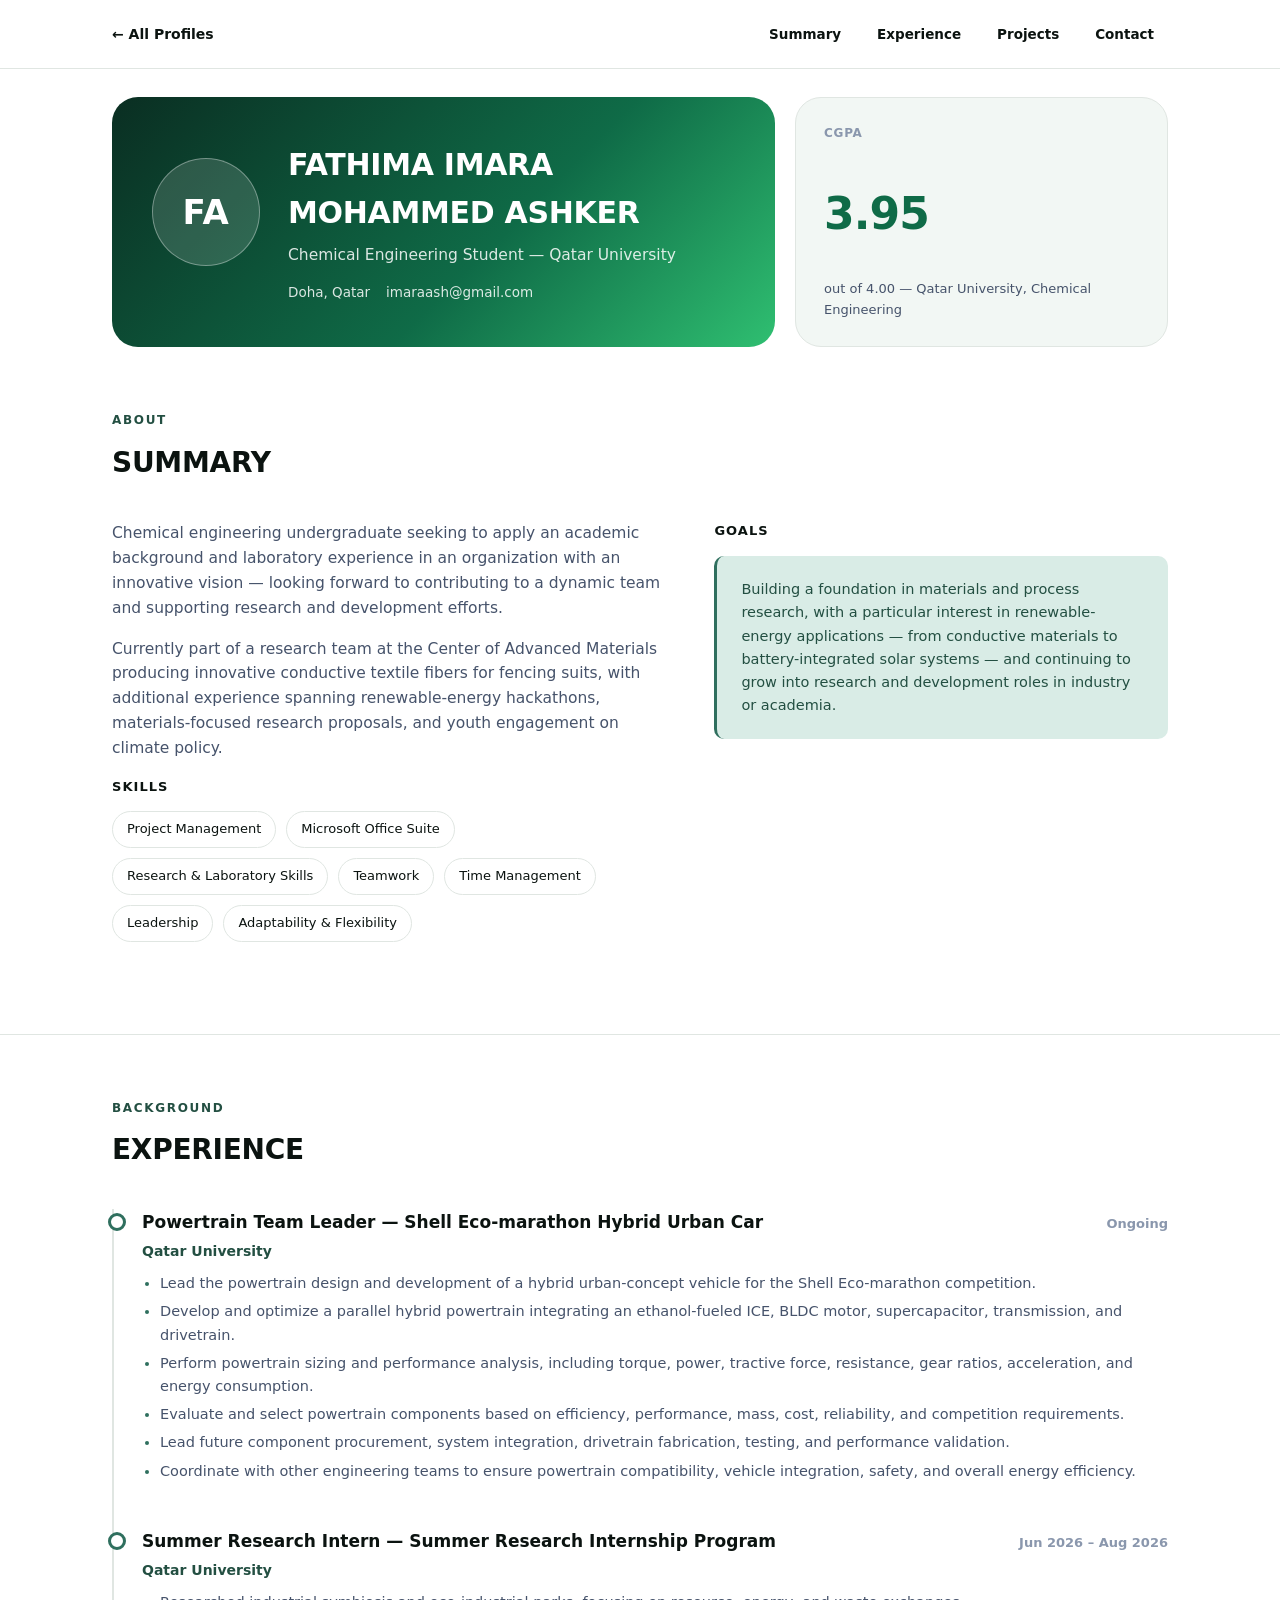
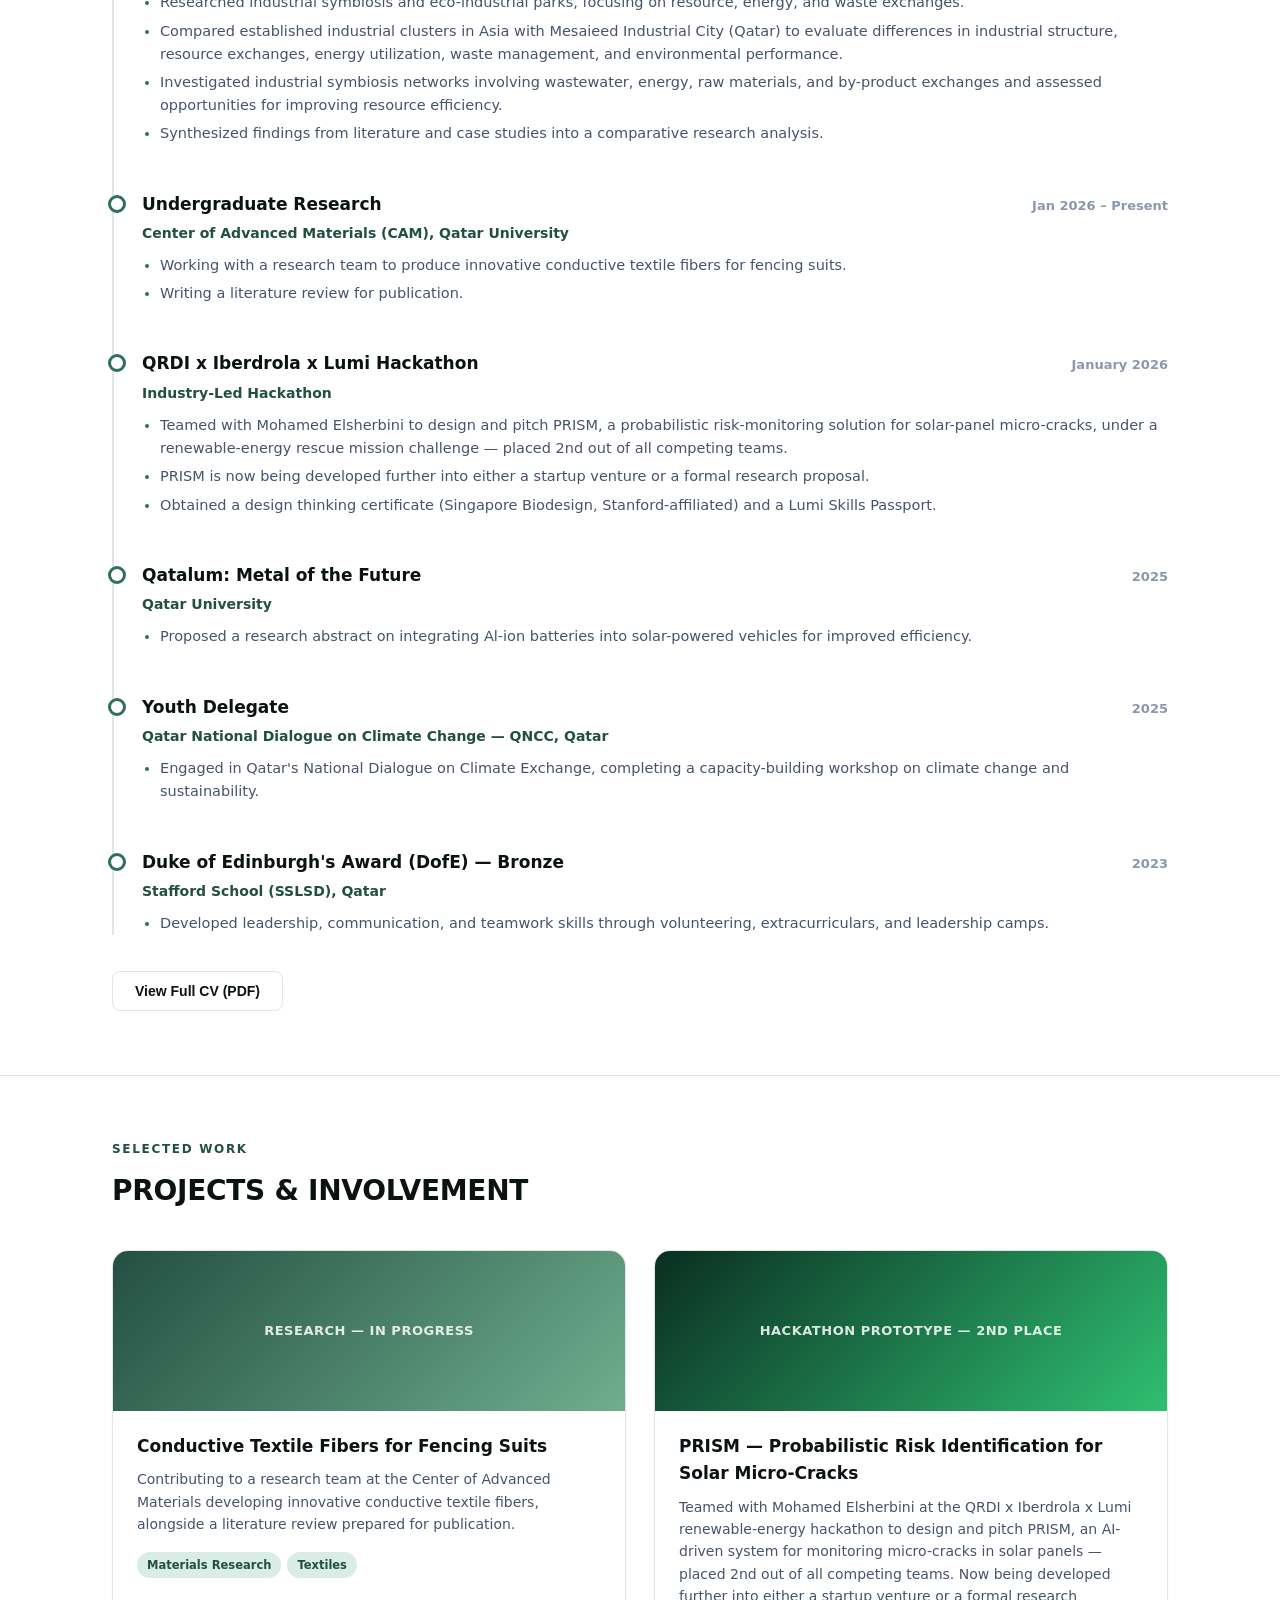
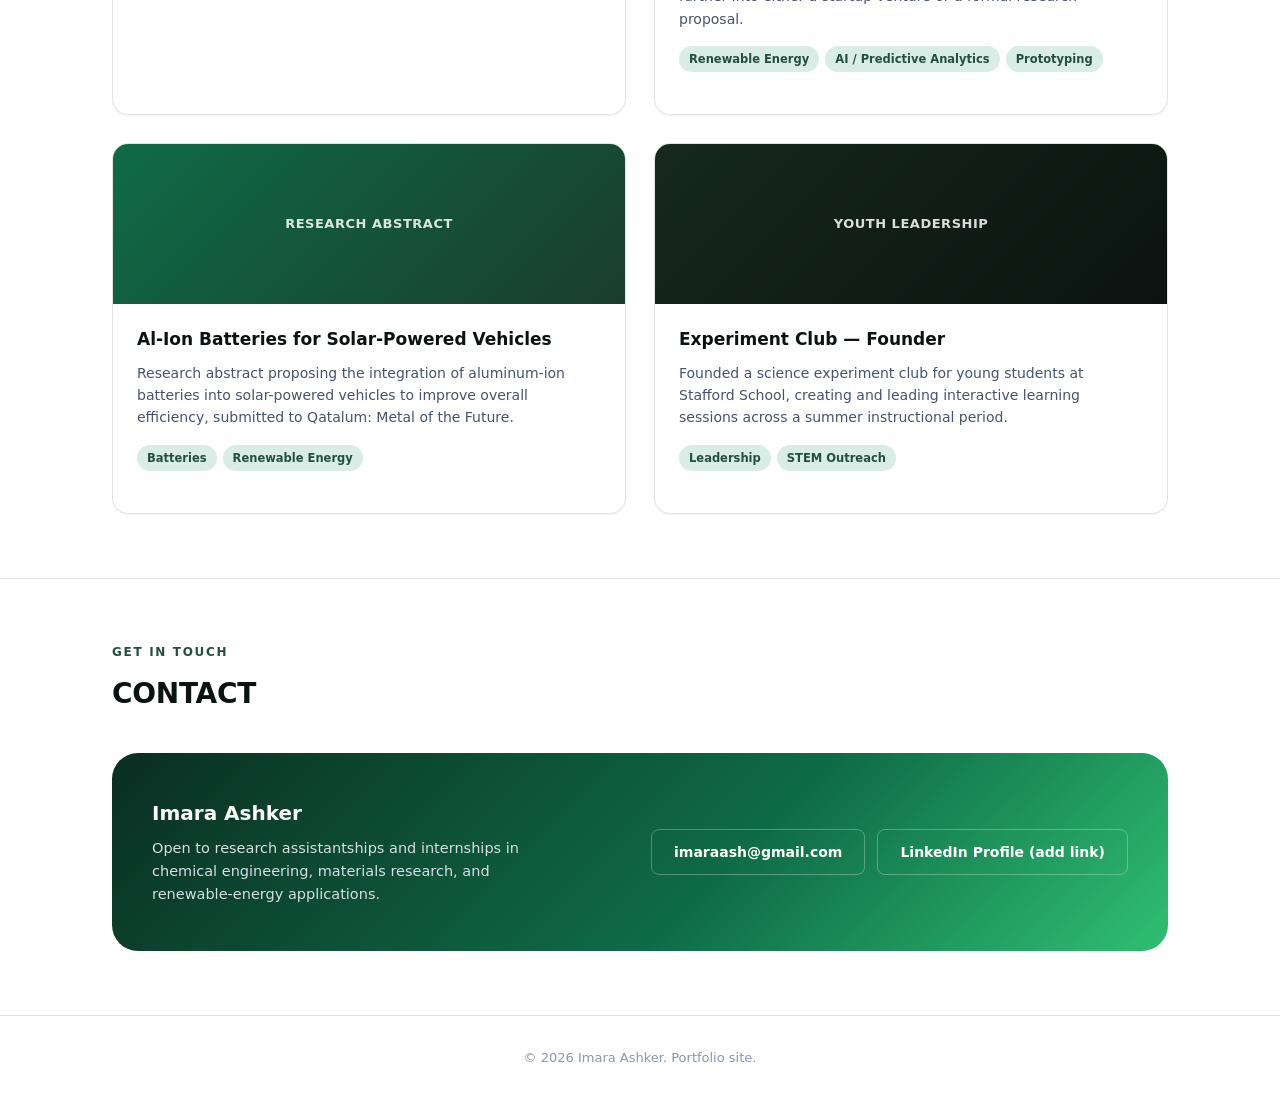
==== commit 9cf25389: "Update Imara's page" ====
--- a/person2.html
+++ b/person2.html
@@ -136,7 +136,8 @@
           </div>
           <div class="org">Industry-Led Hackathon</div>
           <ul>
-            <li>Designed prototypes and proposed a solution to monitor micro-cracks in solar panels under a renewable-energy rescue mission challenge.</li>
+            <li>Teamed with Mohamed Elsherbini to design and pitch PRISM, a probabilistic risk-monitoring solution for solar-panel micro-cracks, under a renewable-energy rescue mission challenge — placed 2nd out of all competing teams.</li>
+            <li>PRISM is now being developed further into either a startup venture or a formal research proposal.</li>
             <li>Obtained a design thinking certificate (Singapore Biodesign, Stanford-affiliated) and a Lumi Skills Passport.</li>
           </ul>
         </div>
@@ -207,13 +208,16 @@
         </div>
 
         <div class="project-card">
-          <div class="project-thumb grad-1">Hackathon Prototype</div>
+          <div class="project-thumb grad-1">Hackathon Prototype — 2nd Place</div>
           <div class="project-body">
-            <h3>Solar Panel Micro-Crack Monitoring</h3>
-            <p>Prototype and proposed solution for monitoring micro-cracks in solar panels,
-               developed for the QRDI x Iberdrola x Lumi renewable-energy hackathon.</p>
+            <h3>PRISM — Probabilistic Risk Identification for Solar Micro-Cracks</h3>
+            <p>Teamed with Mohamed Elsherbini at the QRDI x Iberdrola x Lumi renewable-energy
+               hackathon to design and pitch PRISM, an AI-driven system for monitoring
+               micro-cracks in solar panels — placed 2nd out of all competing teams. Now being
+               developed further into either a startup venture or a formal research proposal.</p>
             <div class="project-tags">
               <span>Renewable Energy</span>
+              <span>AI / Predictive Analytics</span>
               <span>Prototyping</span>
             </div>
           </div>
